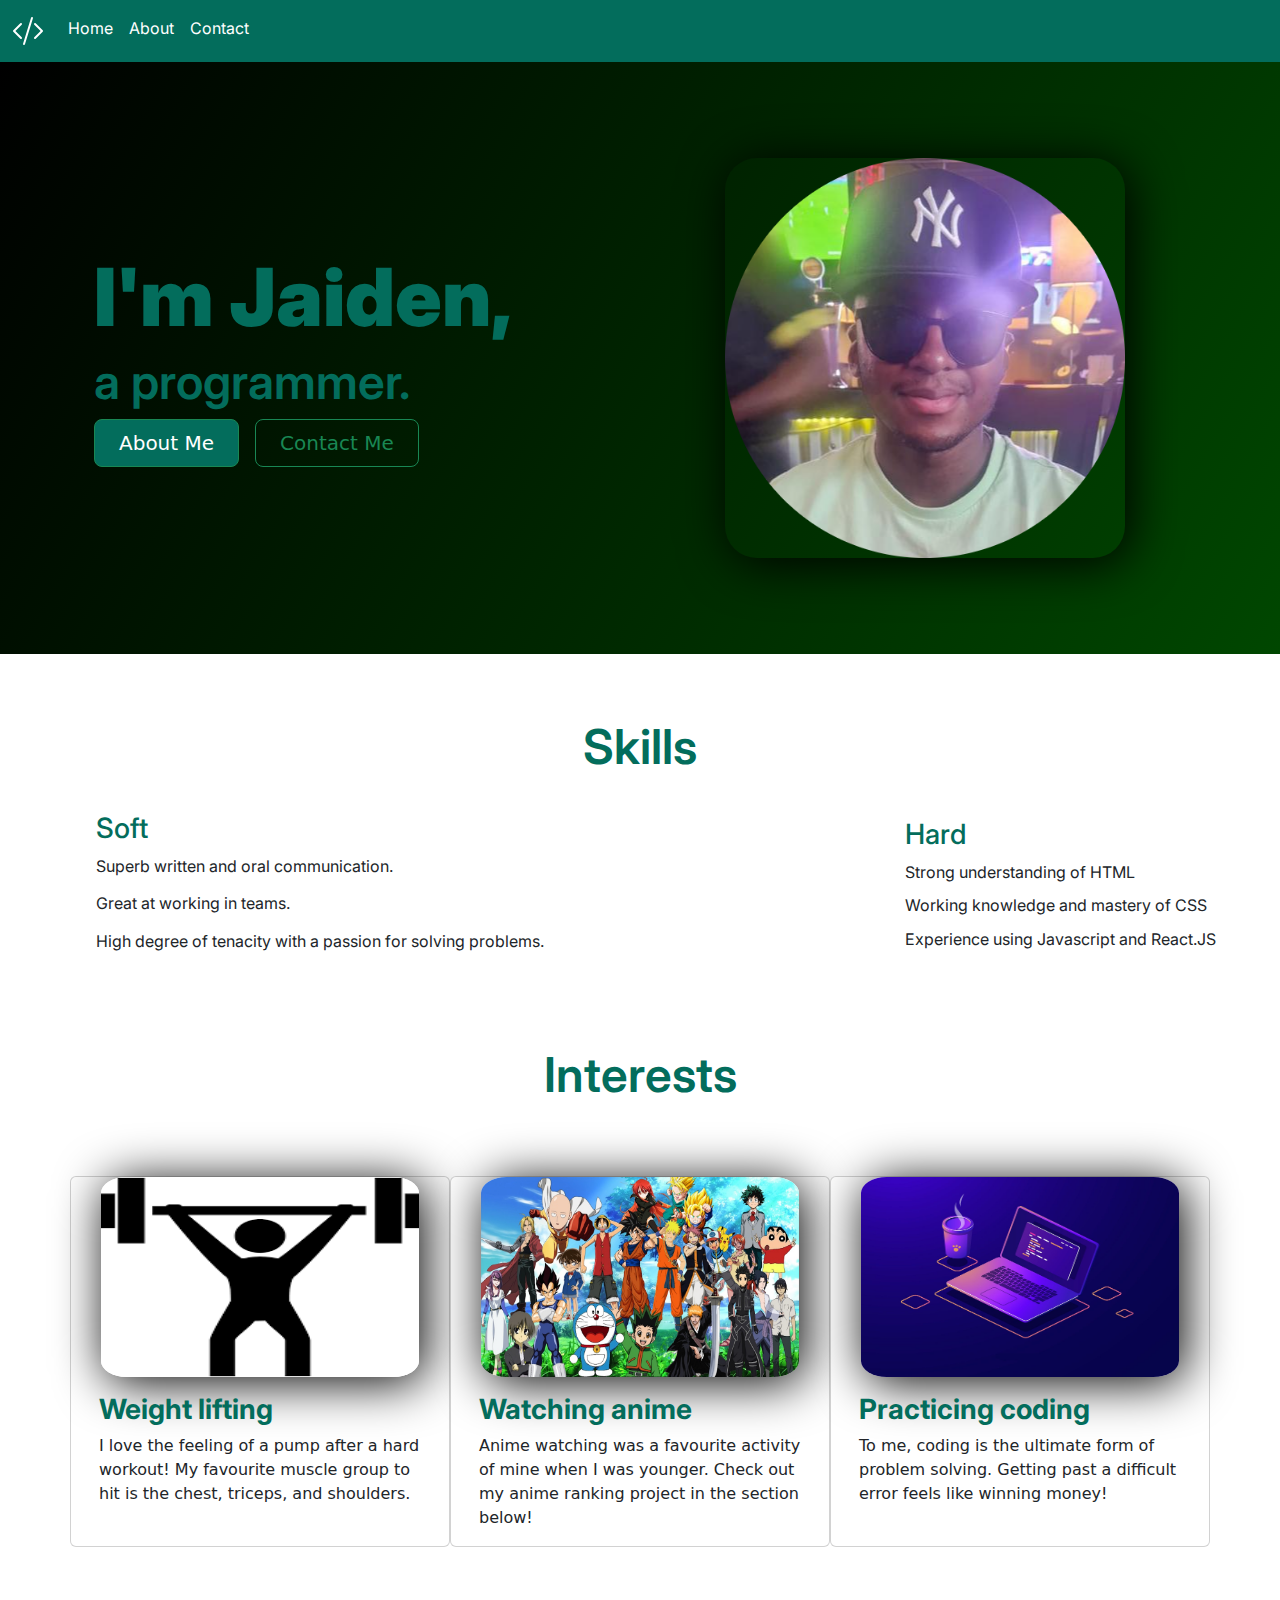
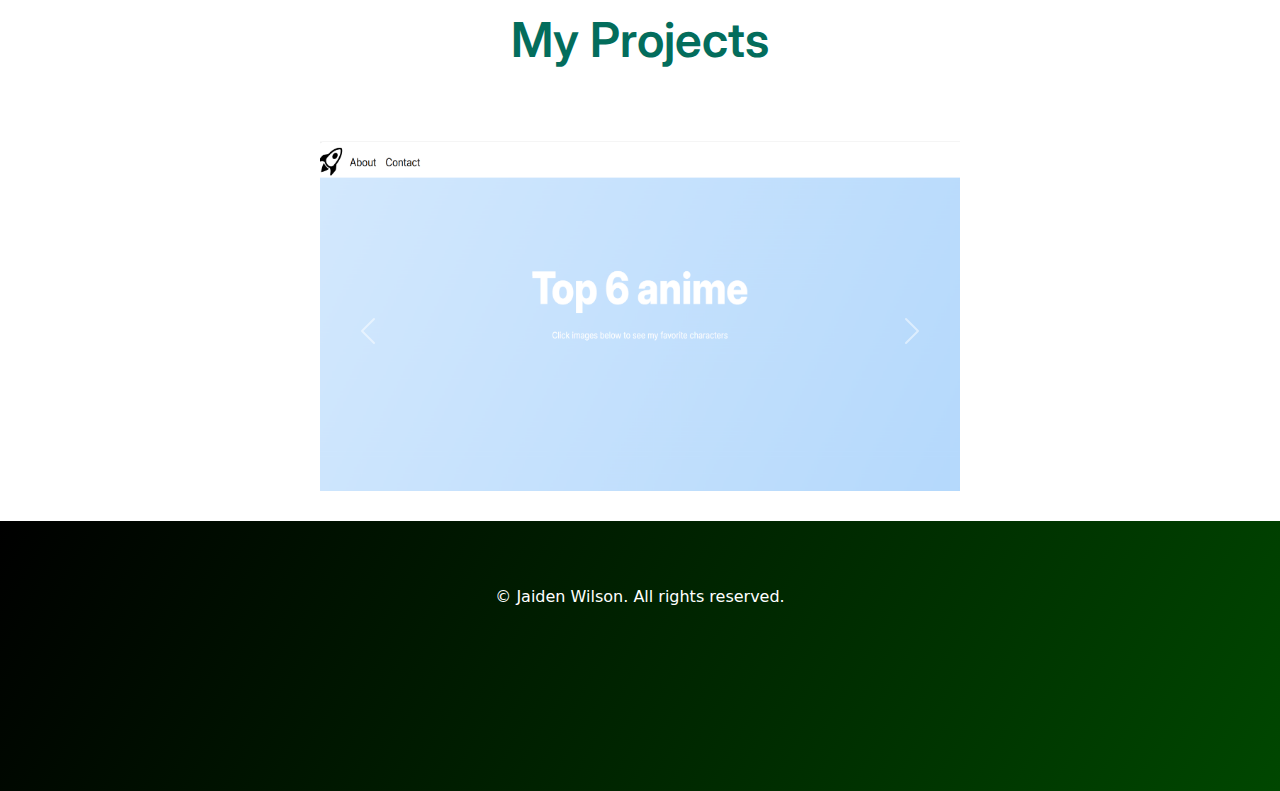
==== index.html @ df07ae70 "responsiveness changes" ====
<!DOCTYPE html>
<html lang="en">
    <head>
        <meta charset="UTF-8"/>
        <title>My Personal Website</title>
        <link href="https://cdn.jsdelivr.net/npm/bootstrap@5.3.3/dist/css/bootstrap.min.css" rel="stylesheet" integrity="sha384-QWTKZyjpPEjISv5WaRU9OFeRpok6YctnYmDr5pNlyT2bRjXh0JMhjY6hW+ALEwIH" crossorigin="anonymous">
        <link href="./styles.css" rel="stylesheet"/>
        <link rel="preconnect" href="https://fonts.googleapis.com">
        <link rel="preconnect" href="https://fonts.gstatic.com" crossorigin>
        <link href="https://fonts.googleapis.com/css2?family=Inter:ital,opsz,wght@0,14..32,100..900;1,14..32,100..900&display=swap" rel="stylesheet">
        <meta content="width=device-width, initial-scale=1" name="viewport" />
    </head>
    <body>
        <nav class="navbar navbar-expand-lg ">
            <div class="container-fluid">
              <a class="navbar-brand" href="#"><svg xmlns="http://www.w3.org/2000/svg" width="32" height="32" fill="currentColor" class="bi bi-code-slash" viewBox="0 0 16 16">
                <path d="M10.478 1.647a.5.5 0 1 0-.956-.294l-4 13a.5.5 0 0 0 .956.294zM4.854 4.146a.5.5 0 0 1 0 .708L1.707 8l3.147 3.146a.5.5 0 0 1-.708.708l-3.5-3.5a.5.5 0 0 1 0-.708l3.5-3.5a.5.5 0 0 1 .708 0m6.292 0a.5.5 0 0 0 0 .708L14.293 8l-3.147 3.146a.5.5 0 0 0 .708.708l3.5-3.5a.5.5 0 0 0 0-.708l-3.5-3.5a.5.5 0 0 0-.708 0"/>
              </svg></a>
              <button class="navbar-toggler" type="button" data-bs-toggle="collapse" data-bs-target="#navbarSupportedContent" aria-controls="navbarSupportedContent" aria-expanded="false" aria-label="Toggle navigation">
                <span class="navbar-toggler-icon"></span>
              </button>
              <div class="collapse navbar-collapse" id="navbarSupportedContent">
                <ul class="navbar-nav me-auto mb-2 mb-lg-0">
                  <li class="nav-item">
                    <a class="nav-link " aria-current="page" href="#">Home</a>
                  </li>
                  <li class="nav-item">
                    <a class="nav-link" href="./public/about.html">About</a>
                  </li>
                  <li class="nav-item">
                    <a class="nav-link" href="./public/contact.html">Contact</a>
                  </li>
                  
                </ul>
                
              </div>
            </div>
          </nav>
          <section id="section-one">
        <div class="container col-xxl-8 px-4 py-5">
            <div class="row flex-lg-row-reverse align-items-center g-5 py-5">
              <div class="col-10  col-lg-6">
                <img src="./assets/images/Photo from Jaiden Wilson (1)-modified.png" class="d-block mx-lg-auto img-fluid" alt="Bootstrap Themes"  loading="lazy">
              </div>
              <div class="col-lg-6">
                <h1>I'm Jaiden,</h1>
                <h2>a programmer.</h2>
                <div class="d-grid gap-2 d-md-flex justify-content-md-start">
                  <a href="./public/about.html"><button type="button" class="btn btn-success btn-lg px-4 me-md-2">About Me</button></a>
                  <a href="./public/contact.html"><button type="button" class="btn btn-outline-success btn-lg px-4">Contact Me</button></a>
                </div>
              </div>
            </div>
          </div>
        </section>
        <section id="section-two">
            <h2>Skills</h2>
            <div class="flex-container">
                <div>
                    
                    <ul>
                        <h3>Soft</h3>
                        <li>Superb written and oral communication.</li>
                        <li>Great at working in teams.</li>
                        <li>High degree of tenacity with a passion for solving problems.</li>
                    </ul>
                </div>
                <div>
                    
                    <ul>
                        <h3>Hard</h3>
                        <li>Strong understanding of HTML</li>
                        <li>Working knowledge and mastery of CSS</li>
                        <li>Experience using Javascript and React.JS</li>
                    </ul>
                </div>
            </div>
        </section>
        <section id="section-three">
            <h2>Interests</h2>
            <div class="container">
                <div class="row">
            <div class="card col-4" >
                <img src="./assets/images/weights.png" class="card-img-top" alt="Lifting weights">
                <div class="card-body">
                  <h3 class="card-title">Weight lifting</h3>
                  <p class="card-text">I love the feeling of a pump after a hard workout! My favourite muscle group to hit is the chest, triceps, and shoulders.</p>
                </div>
              </div>
              <div class="card middle-card col-4" >
                <img src="./assets/images/anime.jfif" class="card-img-top" alt="Anime">
                <div class="card-body">
                  <h3 class="card-title">Watching anime</h3>
                  <p class="card-text">Anime watching was a favourite activity of mine when I was younger. Check out my anime ranking project in the section below!</p>
                </div>
              </div>
              <div class="card col-4" >
                <img src="./assets/images/coding.jpg" class="card-img-top" alt="Coding">
                <div class="card-body">
                  <h3 class="card-title">Practicing coding</h3>
                  <p class="card-text">To me, coding is the ultimate form of problem solving. Getting past a difficult error feels like winning money!</p>
                </div>
              </div>
            </div>
            </div>
        </section>
        <section id="section-four">
          <h2>My Projects</h2>
          
          <div id="carouselExample" class="carousel slide">
            <div class="carousel-inner">
              <div class="carousel-item active">
                <a href="../Anime-ranking/index.html"><img src="./assets/images/Anime-ranking.png" class="d-block w-100" alt="Anime Ranking Project"></a>
              </div>
              <div class="carousel-item ">
                <a href="../TinDog-Project/index.html"><img src="./assets/images/Tindog.png" class="d-block w-100" alt="Tindog Project"></a>
              </div>
              <div class="carousel-item ">
               <a href="../Mondrian-Project/index.html"> <img src="./assets/images/Mondrian.png" class="d-block w-100" alt="Mondrain Project"></a>
              </div>
            </div>
            <button class="carousel-control-prev" type="button" data-bs-target="#carouselExample" data-bs-slide="prev">
              <span class="carousel-control-prev-icon" aria-hidden="true"></span>
              <span class="visually-hidden">Previous</span>
            </button>
            <button class="carousel-control-next" type="button" data-bs-target="#carouselExample" data-bs-slide="next">
              <span class="carousel-control-next-icon" aria-hidden="true"></span>
              <span class="visually-hidden">Next</span>
            </button>
          </div>
        
        </section>
        <footer>
          <p>© Jaiden Wilson. All rights reserved.</p>
        </footer>
        <script src="https://cdn.jsdelivr.net/npm/bootstrap@5.3.3/dist/js/bootstrap.bundle.min.js" integrity="sha384-YvpcrYf0tY3lHB60NNkmXc5s9fDVZLESaAA55NDzOxhy9GkcIdslK1eN7N6jIeHz" crossorigin="anonymous"></script>
    </body>
</html>
---- styles.css ----
.container img{
    height:400px;
    width:400px;
    border-radius:8%;
    box-shadow: 5px 5px  50px black;
}
#section-one{
    background:linear-gradient(300deg,green,black);
    background-size: 180% 180%;
    animation: gradient-animation 9s ease infinite;
}
#section-one h1:hover,h2:hover{
    color:white;
}
#section-one img:hover{
    height:425px;
    width:425px;
}
@keyframes gradient-animation {
    0% {
      background-position: 0% 50%;
    }
    50% {
      background-position: 100% 50%;
    }
    100% {
      background-position: 0% 50%;
    }
  }
#section-two{
    padding:5%;
}
h1,h2,h3{
    font-family: "Inter", sans-serif;
    color: #036d5c;
}
h1{
    font-size:5em;
    font-weight:900;
}
h2{
    font-size:3em;
    font-weight:600;
}
.navbar{
    background-color:#036d5c;
    
}
.navbar a{
    color:white;
}
.flex-container{
    display:flex;
    justify-content:space-between;
    align-items:center;
    gap:100px;
    padding-top:2.5%;
}
#section-two h2,h3{
    color:#036d5c;
    font-family: inter,sans-serif;  
}

#section-two>h2{
    text-align: center;

}
.flex-container ul{
    list-style:none;
}
li{
  font-family: inter,sans-serif;  
  padding-bottom: 3%;
}
#section-three h2{
    color: #036d5c;
    text-align: center;
    padding-bottom:5%;
}
#section-three img{
    height:200px;
    width:90%;
    margin-left:5%;
}
.card h3{
    color:#036d5c;
    font-weight:bolder;
}
#section-four>h2{
    color:#036d5c;
    text-align:center;
    padding:5%;
}
.btn-success{
    background-color:#036d5c;
}
.btn-success:hover{
    background-color:#036d5c;
}
.btn-outline-success{
    outline-color:#036d5c;
}
.btn-outline-success:hover{
    background-color:#036d5c;
}
.carousel{
    width:50%;
    position:relative;
    left:25%;
    padding-bottom:30px;
}
.carousel img{
    height:350px;
}

.about{
    text-align: center;
    display:flex;
    height:100vh;
    flex-direction:column;
    justify-content:center;
    background:linear-gradient(300deg,green,black);
    background-size: 180% 180%;
    animation: gradient-animation-two 9s ease infinite;
    color: white;
}
.about h1{
    color:white;
}
.about p{
    font-size: 20px;
    width:80%;
    position:relative;
    left:10%;
}
.about a{
   color: white;
}
.about a:visited{
    color:black;
}

@keyframes gradient-animation-two {
    0% {
      background-position: 0% 50%;
    }
    50% {
      background-position: 100% 50%;
    }
    100% {
      background-position: 0% 50%;
    }
  }
  .contact img{
    height:100px;
    width:100px;
  }
  
  .contact-body{
    background:linear-gradient(300deg,green,black);
    background-size: 180% 180%;
    animation: gradient-animation-three 9s ease infinite;

  }
  @keyframes gradient-animation-three {
    0% {
      background-position: 0% 50%;
    }
    50% {
      background-position: 100% 50%;
    }
    100% {
      background-position: 0% 50%;
    }
  }
 .heading{
    display: flex;
    justify-content: center;
    align-items:center;
    height: 50vh;
 }
 .contact{
    display:flex;
    justify-content: center;
    align-items: space-between;
    height:10vh;
 }
 footer{
    background: linear-gradient(300deg,green,black);
    background-size: 180% 180%;
    animation: gradient-animation-four 9s ease infinite;
    color:white;
    text-align: center;
    height:30vh;
 }
 footer>p{
    padding-top: 5%;
 }
 @keyframes gradient-animation-four {
    0% {
      background-position: 0% 50%;
    }
    50% {
      background-position: 100% 50%;
    }
    100% {
      background-position: 0% 50%;
    }
  }
  @media (max-width:720px){
    .container img{
        height:200px;
        width:200px;
        border-radius:8%;
        box-shadow: 5px 5px  50px black;
        position:relative;
        left: 260px;
    }
    #section-one{
        height:100vh;
        text-align: center;
    }
    #section-two{
        height:50vh;
    }
    #section-two>.flex-container{
        flex-direction: column;;
    }
    #section-one .d-grid{
        margin-top:20px ;
    }
    footer{
        height:30px;
    }
  }
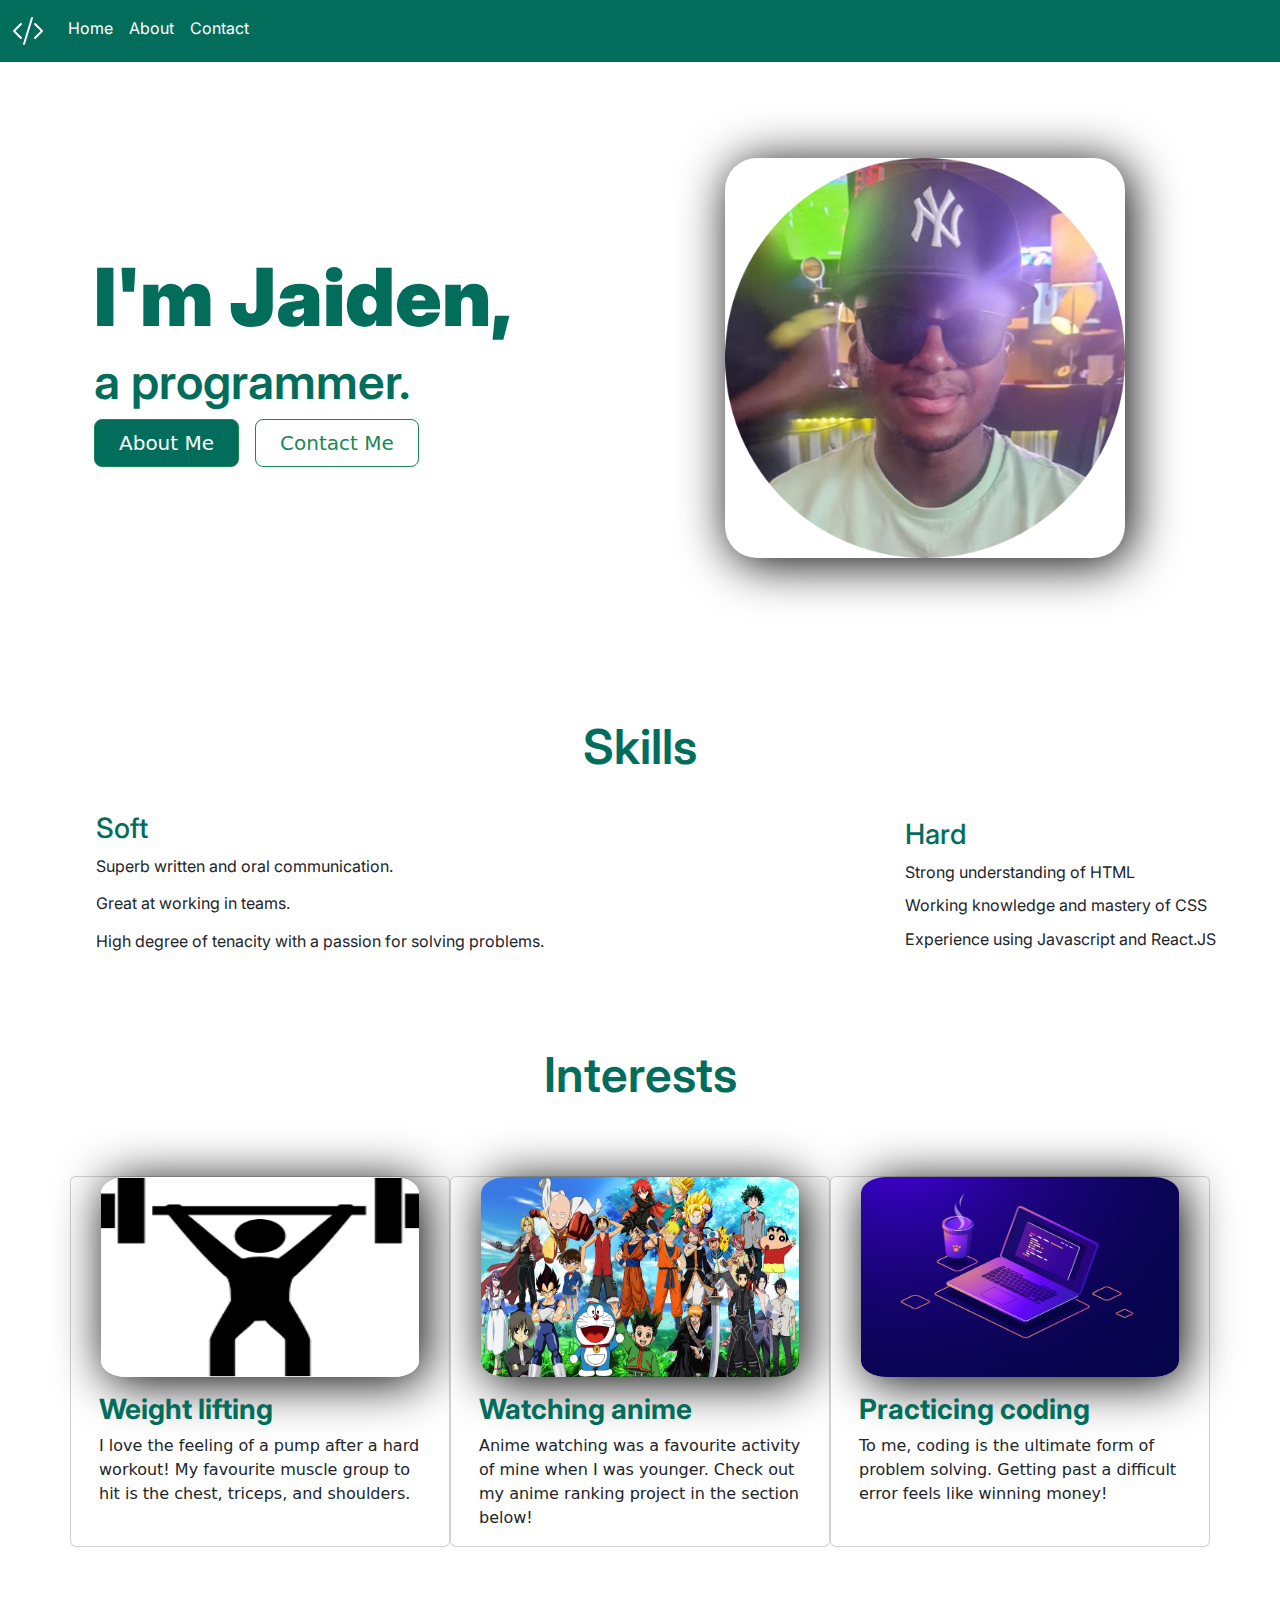
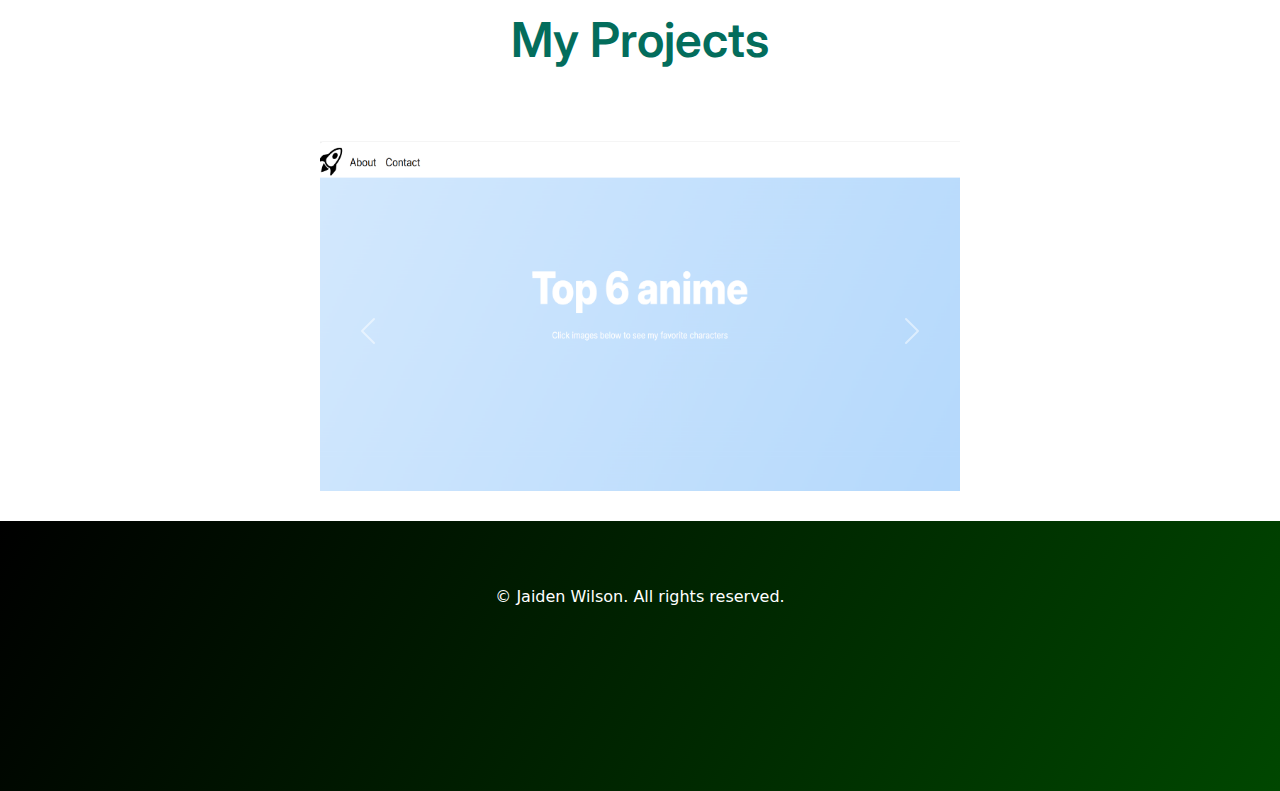
==== commit 810fd900: "Responsiveness changes" ====
--- a/index.html
+++ b/index.html
@@ -36,11 +36,11 @@
               </div>
             </div>
           </nav>
-          <section id="section-one">
+          <section id="section-one flex">
         <div class="container col-xxl-8 px-4 py-5">
             <div class="row flex-lg-row-reverse align-items-center g-5 py-5">
-              <div class="col-10  col-lg-6">
-                <img src="./assets/images/Photo from Jaiden Wilson (1)-modified.png" class="d-block mx-lg-auto img-fluid" alt="Bootstrap Themes"  loading="lazy">
+              <div class="col-10 col-sm-8 col-lg-6 ">
+                <img src="./assets/images/Photo from Jaiden Wilson (1)-modified.png" class="d-block mx-lg-auto img-fluid" alt="Bootstrap Themes" width="700" height="500" loading="lazy">
               </div>
               <div class="col-lg-6">
                 <h1>I'm Jaiden,</h1>
--- a/styles.css
+++ b/styles.css
@@ -213,8 +213,11 @@
         width:200px;
         border-radius:8%;
         box-shadow: 5px 5px  50px black;
-        position:relative;
-        left: 260px;
+        
+    }
+    #flex{
+        display:flex;
+        justify-content: center;
     }
     #section-one{
         height:100vh;
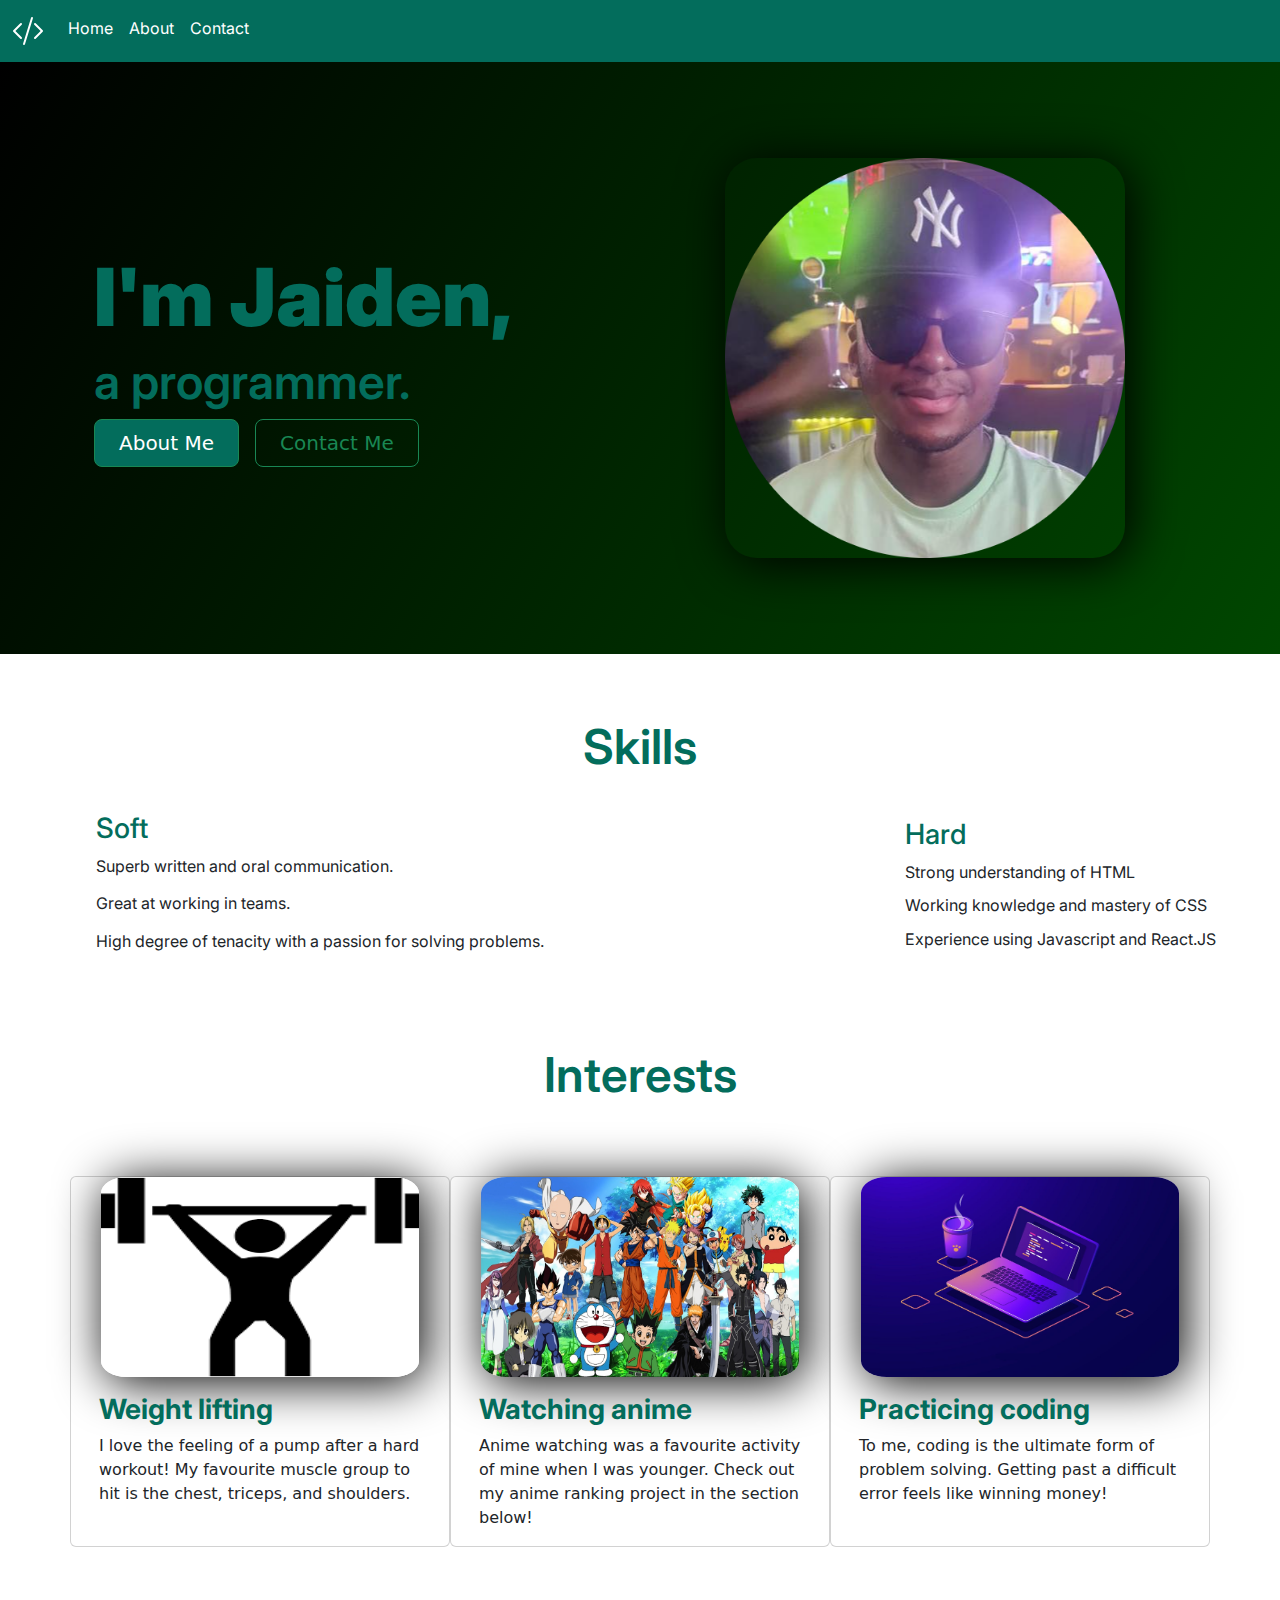
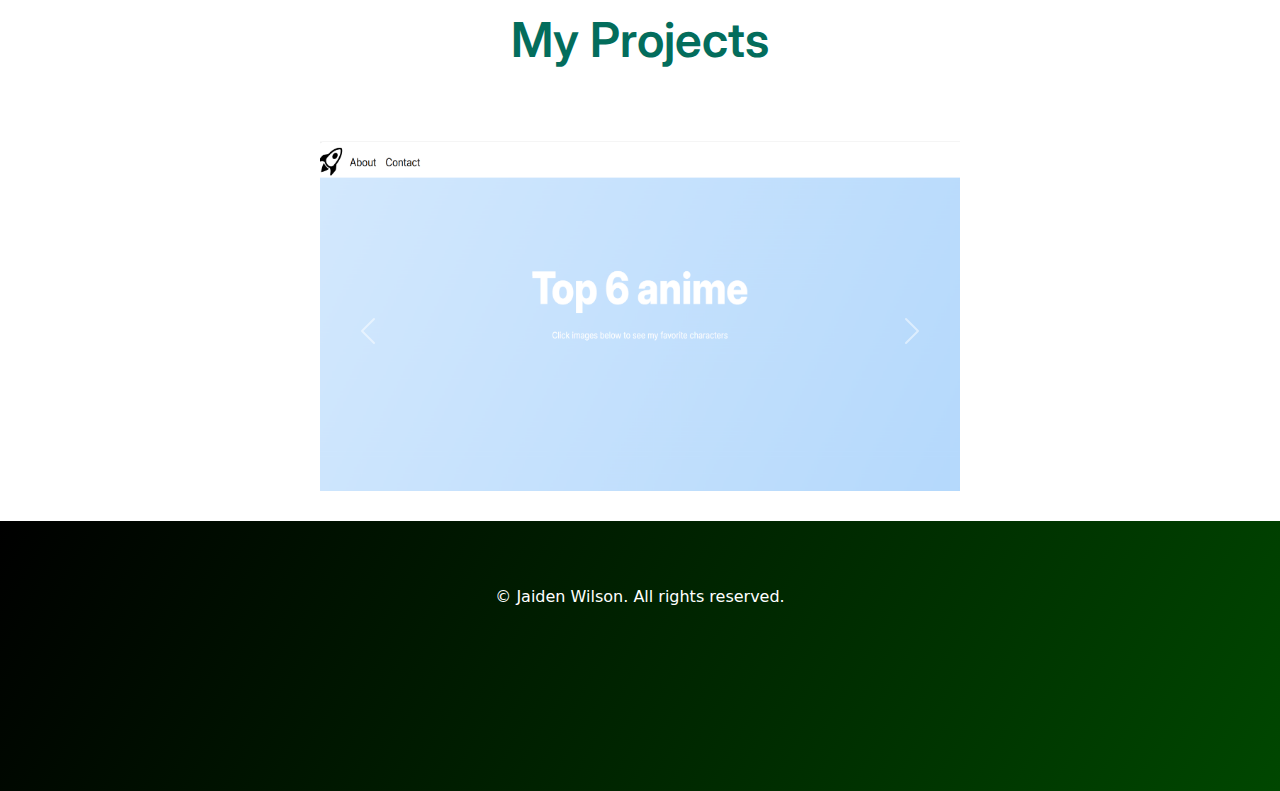
==== commit 4529c3dd: "responsiveness changes" ====
--- a/index.html
+++ b/index.html
@@ -36,7 +36,7 @@
               </div>
             </div>
           </nav>
-          <section id="section-one flex">
+          <section id="section-one" class="flex">
         <div class="container col-xxl-8 px-4 py-5">
             <div class="row flex-lg-row-reverse align-items-center g-5 py-5">
               <div class="col-10 col-sm-8 col-lg-6 ">
--- a/styles.css
+++ b/styles.css
@@ -215,7 +215,7 @@
         box-shadow: 5px 5px  50px black;
         
     }
-    #flex{
+    .flex{
         display:flex;
         justify-content: center;
     }
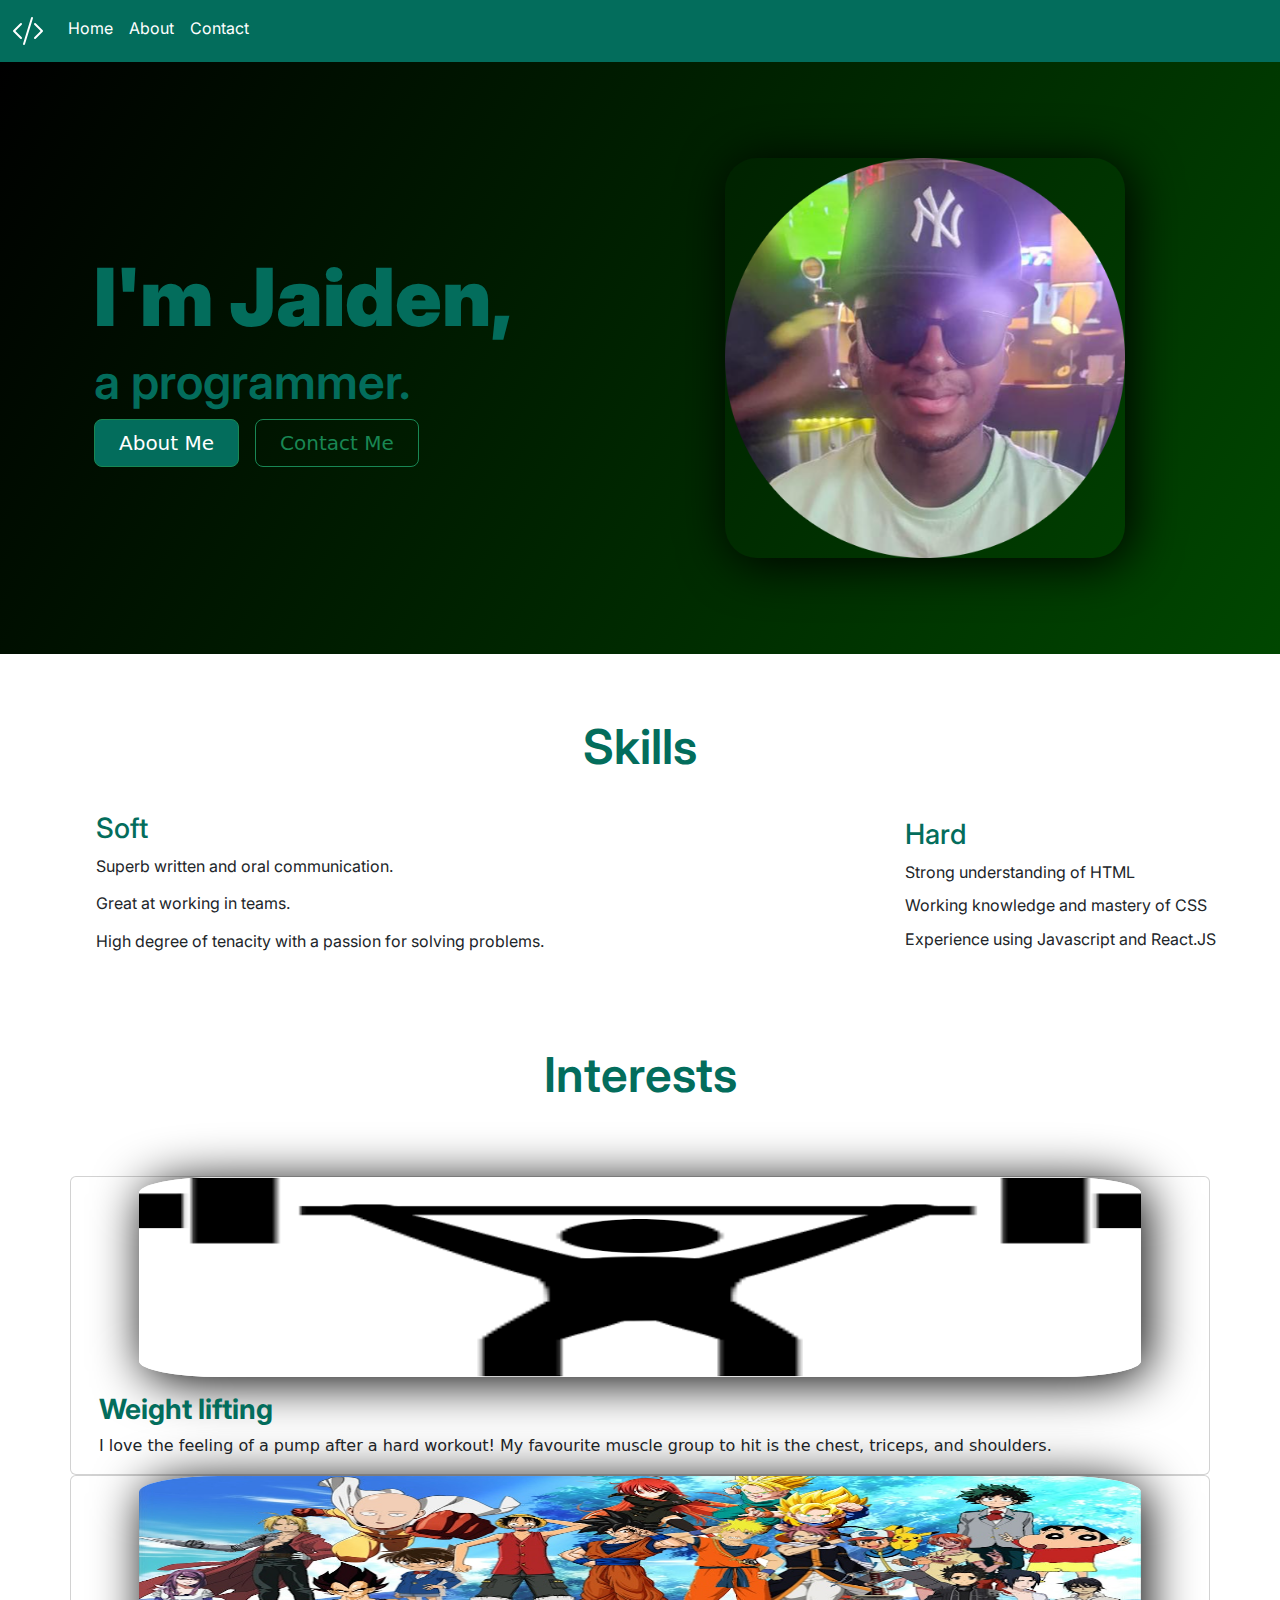
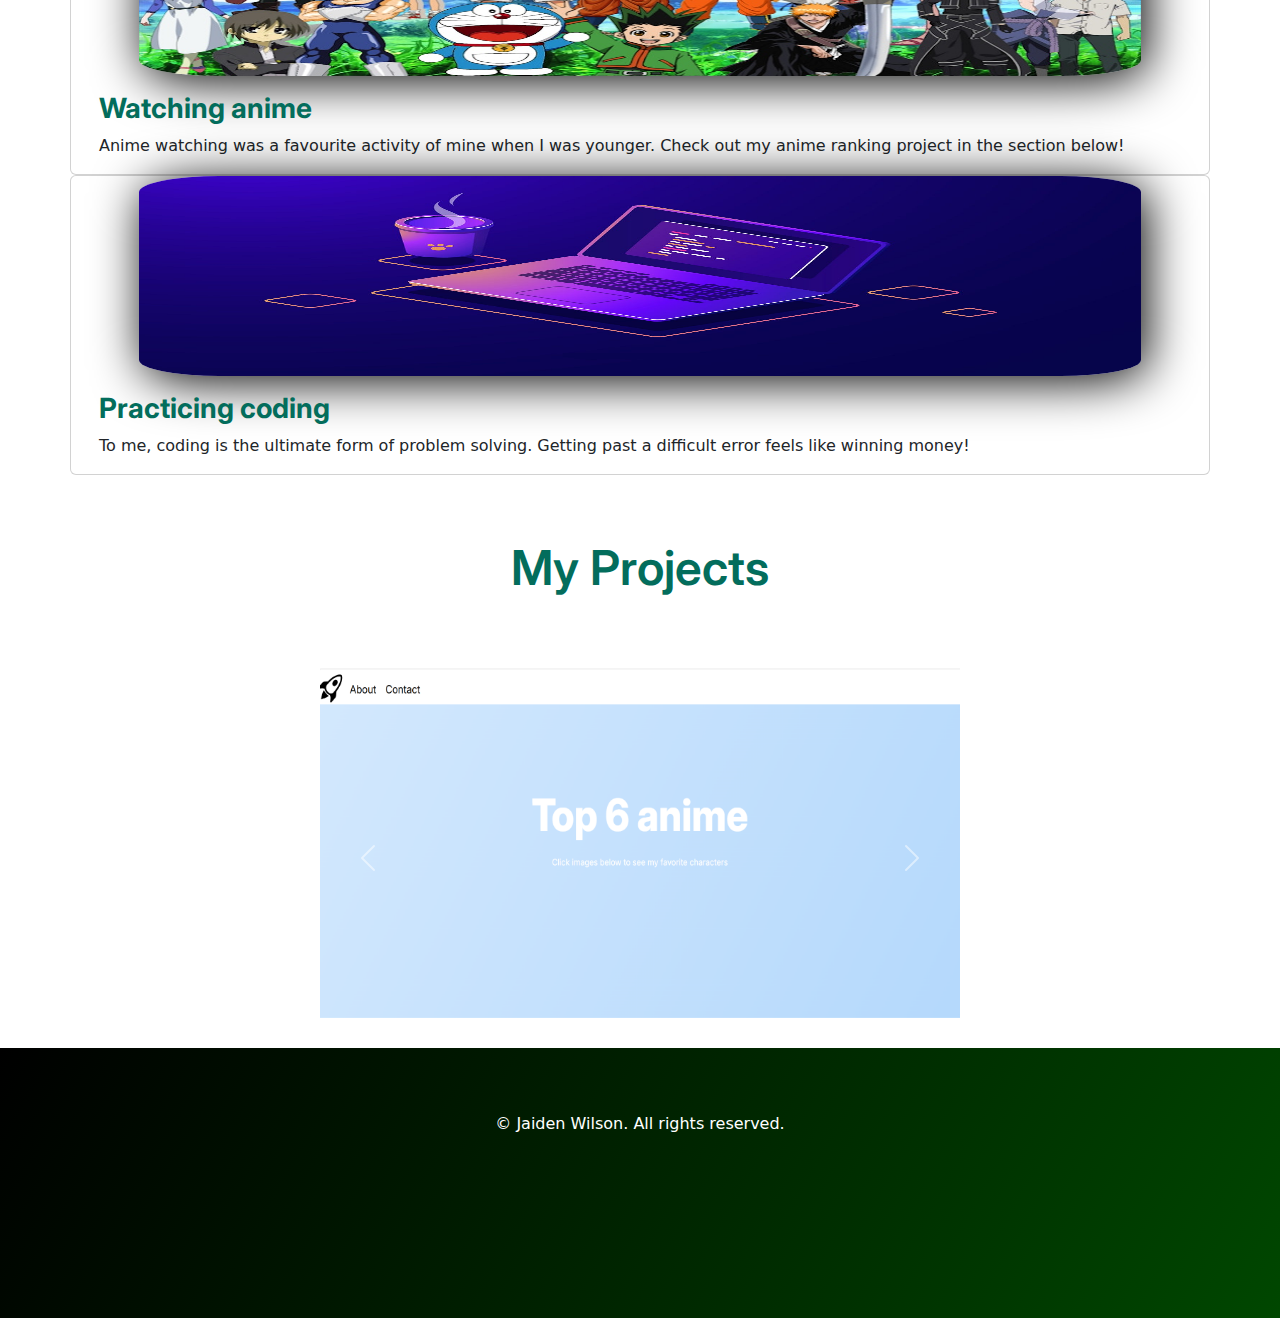
==== commit 3925b76f: "Update" ====
--- a/index.html
+++ b/index.html
@@ -36,7 +36,7 @@
               </div>
             </div>
           </nav>
-          <section id="section-one" class="flex">
+          <section id="section-one" >
         <div class="container col-xxl-8 px-4 py-5">
             <div class="row flex-lg-row-reverse align-items-center g-5 py-5">
               <div class="col-10 col-sm-8 col-lg-6 ">
@@ -80,21 +80,21 @@
             <h2>Interests</h2>
             <div class="container">
                 <div class="row">
-            <div class="card col-4" >
+            <div class="card col-4 col-sm-12" >
                 <img src="./assets/images/weights.png" class="card-img-top" alt="Lifting weights">
                 <div class="card-body">
                   <h3 class="card-title">Weight lifting</h3>
                   <p class="card-text">I love the feeling of a pump after a hard workout! My favourite muscle group to hit is the chest, triceps, and shoulders.</p>
                 </div>
               </div>
-              <div class="card middle-card col-4" >
+              <div class="card middle-card col-4 col-sm-12" >
                 <img src="./assets/images/anime.jfif" class="card-img-top" alt="Anime">
                 <div class="card-body">
                   <h3 class="card-title">Watching anime</h3>
                   <p class="card-text">Anime watching was a favourite activity of mine when I was younger. Check out my anime ranking project in the section below!</p>
                 </div>
               </div>
-              <div class="card col-4" >
+              <div class="card col-4 col-sm-12" >
                 <img src="./assets/images/coding.jpg" class="card-img-top" alt="Coding">
                 <div class="card-body">
                   <h3 class="card-title">Practicing coding</h3>
--- a/styles.css
+++ b/styles.css
@@ -215,9 +215,11 @@
         box-shadow: 5px 5px  50px black;
         
     }
-    .flex{
+    .col-10{
         display:flex;
+        width:100vw;
         justify-content: center;
+       
     }
     #section-one{
         height:100vh;
@@ -227,11 +229,15 @@
         height:50vh;
     }
     #section-two>.flex-container{
-        flex-direction: column;;
+        flex-direction: column;
+        gap:20px;
     }
     #section-one .d-grid{
         margin-top:20px ;
     }
+    #section-three{
+        margin-top:20px;
+    }
     footer{
         height:30px;
     }
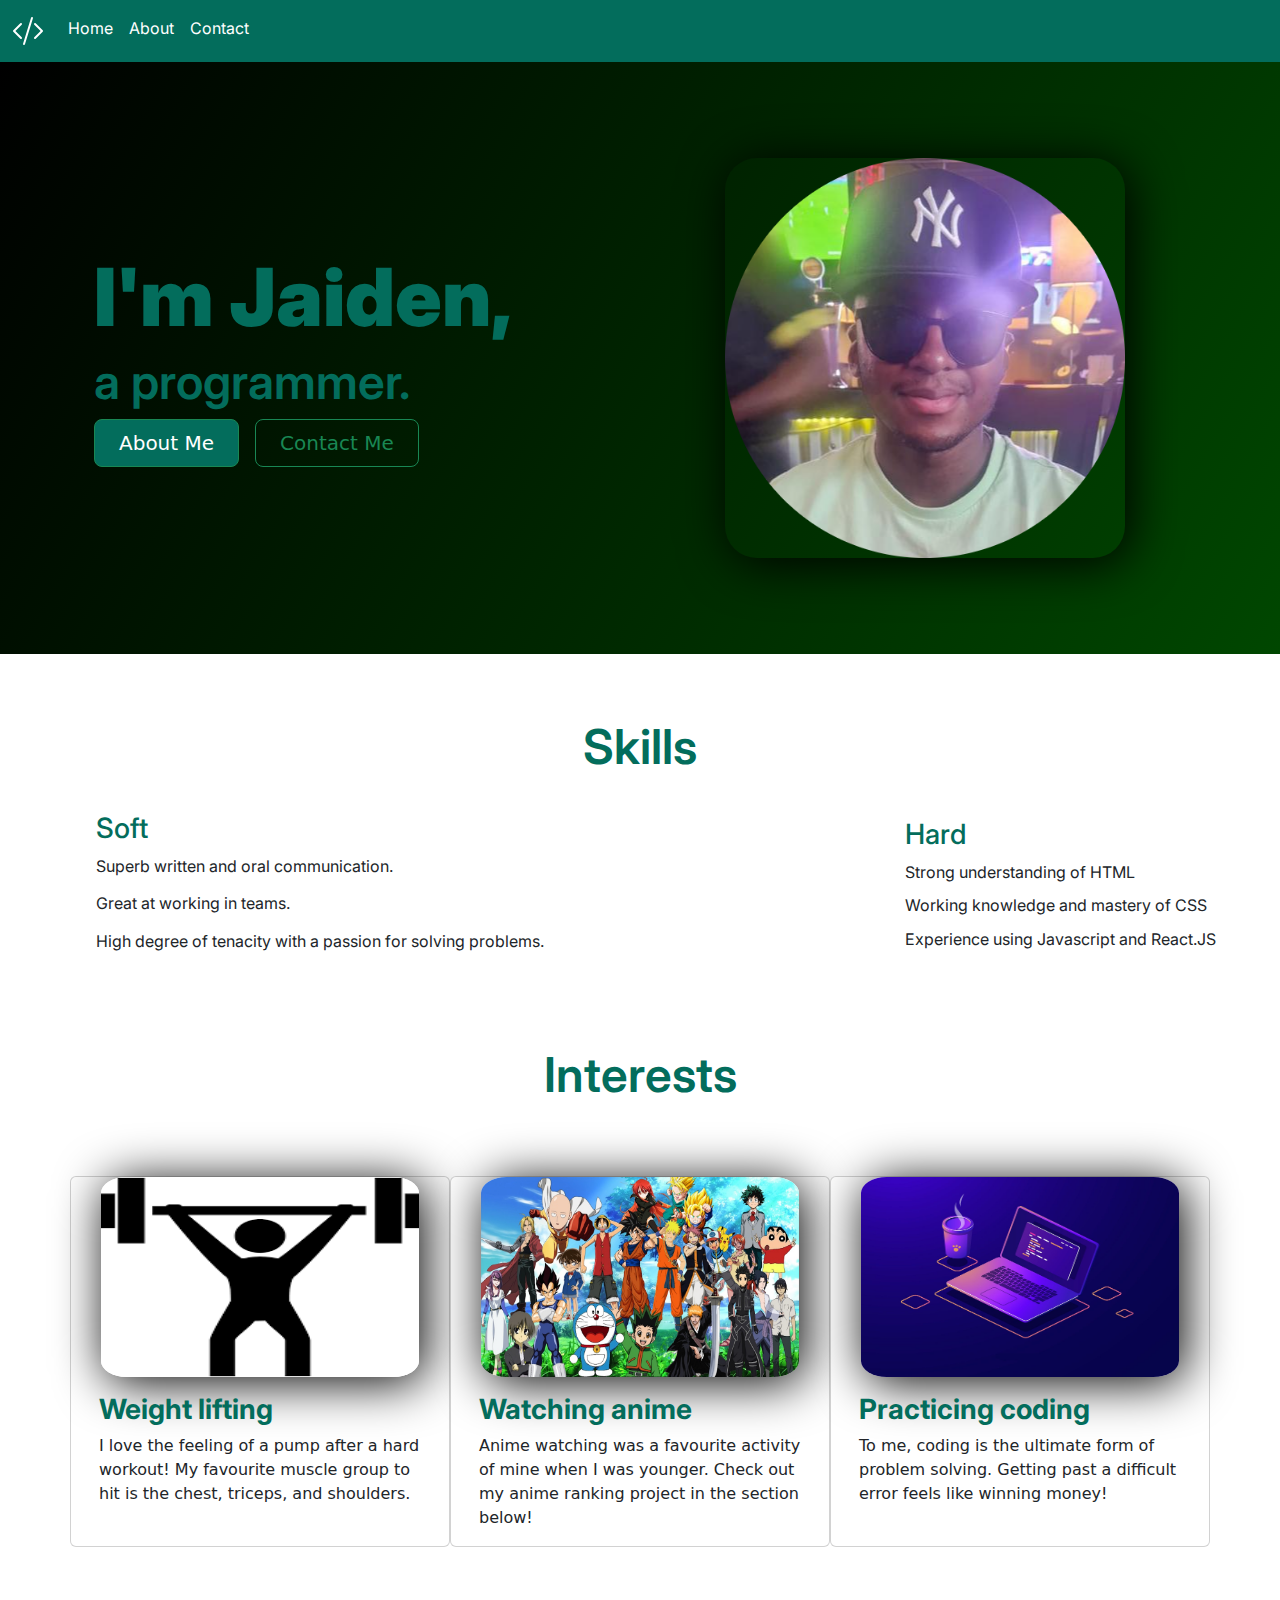
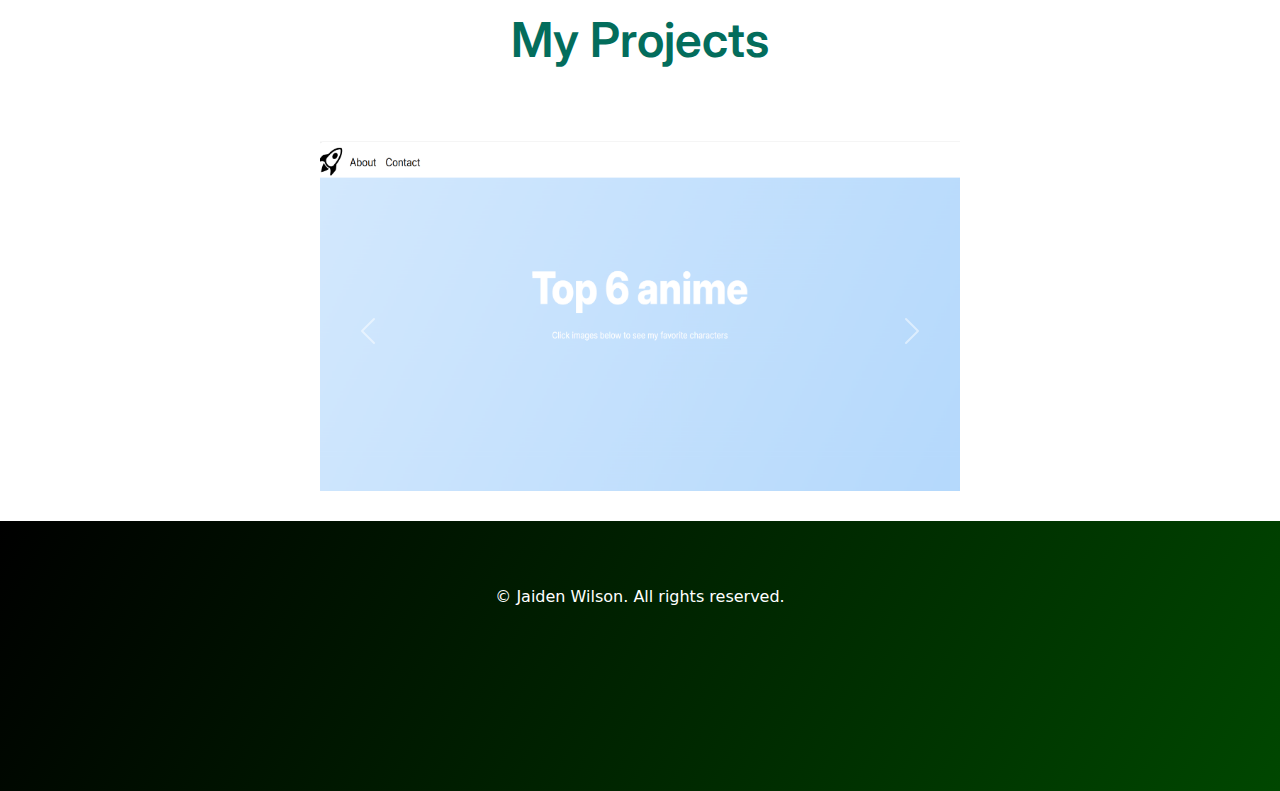
==== commit 392adcfa: "updates" ====
--- a/index.html
+++ b/index.html
@@ -80,21 +80,21 @@
             <h2>Interests</h2>
             <div class="container">
                 <div class="row">
-            <div class="card col-4 col-sm-12" >
+            <div class="card col-lg-4 col-sm-12" >
                 <img src="./assets/images/weights.png" class="card-img-top" alt="Lifting weights">
                 <div class="card-body">
                   <h3 class="card-title">Weight lifting</h3>
                   <p class="card-text">I love the feeling of a pump after a hard workout! My favourite muscle group to hit is the chest, triceps, and shoulders.</p>
                 </div>
               </div>
-              <div class="card middle-card col-4 col-sm-12" >
+              <div class="card middle-card col-lg-4 col-sm-12" >
                 <img src="./assets/images/anime.jfif" class="card-img-top" alt="Anime">
                 <div class="card-body">
                   <h3 class="card-title">Watching anime</h3>
                   <p class="card-text">Anime watching was a favourite activity of mine when I was younger. Check out my anime ranking project in the section below!</p>
                 </div>
               </div>
-              <div class="card col-4 col-sm-12" >
+              <div class="card col-lg-4 col-sm-12" >
                 <img src="./assets/images/coding.jpg" class="card-img-top" alt="Coding">
                 <div class="card-body">
                   <h3 class="card-title">Practicing coding</h3>
--- a/styles.css
+++ b/styles.css
@@ -231,6 +231,7 @@
     #section-two>.flex-container{
         flex-direction: column;
         gap:20px;
+        margin:20px;
     }
     #section-one .d-grid{
         margin-top:20px ;
